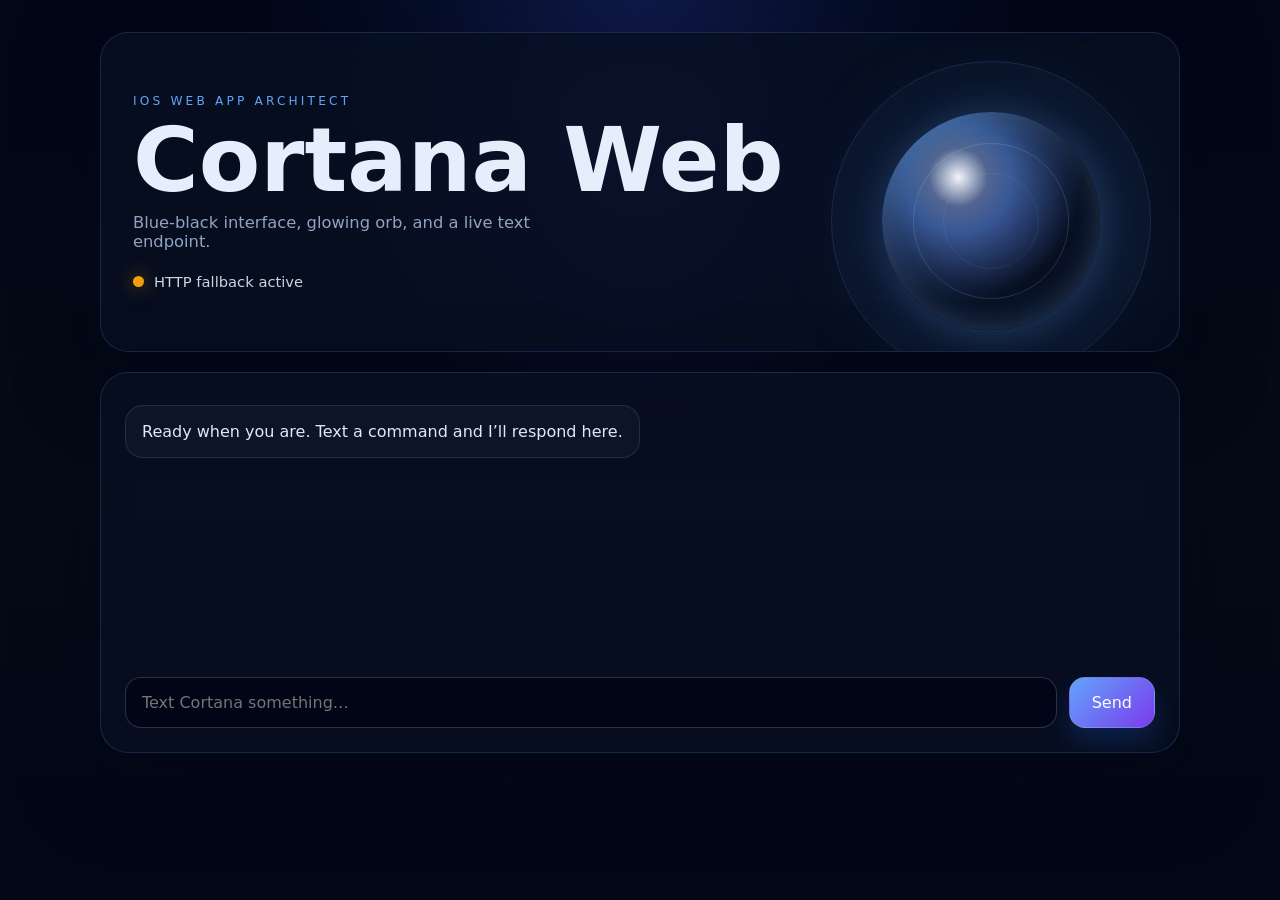
==== index.html @ c1f17eeb "Restore Cortana orb UI and live API routes at repo root" ====
<!doctype html>
<html lang="en">
  <head>
    <meta charset="utf-8" />
    <meta name="viewport" content="width=device-width, initial-scale=1" />
    <meta name="theme-color" content="#020617" />
    <title>Cortana Web</title>
    <meta name="description" content="A blue-and-black Cortana-style web app with a glowing orb and live chat endpoint." />
    <link rel="manifest" href="/manifest.json" />
    <link rel="stylesheet" href="/styles.css" />
  </head>
  <body>
    <main class="shell">
      <section class="hero card">
        <div class="orb-wrap" aria-hidden="true">
          <div class="orb"></div>
          <div class="orb-ring"></div>
        </div>
        <p class="eyebrow">iOS Web App Architect</p>
        <h1>Cortana Web</h1>
        <p class="subtitle">Blue-black interface, glowing orb, and a live text endpoint.</p>
        <div class="status-row">
          <span class="status-dot" id="apiDot"></span>
          <span id="apiStatus">Checking API…</span>
        </div>
      </section>

      <section class="chat card">
        <div id="messages" class="messages" aria-live="polite"></div>
        <form id="composer" class="composer">
          <input id="messageInput" name="message" type="text" placeholder="Text Cortana something…" autocomplete="off" />
          <button id="sendButton" type="submit">Send</button>
        </form>
      </section>
    </main>

    <script src="/app.js" defer></script>
  </body>
</html>
---- styles.css ----
:root {
  color-scheme: dark;
  --bg: #020617;
  --panel: rgba(8, 15, 33, 0.82);
  --panel-border: rgba(96, 165, 250, 0.18);
  --text: #e5eefb;
  --muted: #90a4c1;
  --accent: #60a5fa;
  --accent-2: #7c3aed;
  --glow: rgba(96, 165, 250, 0.55);
  font-family: Inter, system-ui, -apple-system, BlinkMacSystemFont, 'Segoe UI', sans-serif;
}

* { box-sizing: border-box; }
html, body { min-height: 100%; }
body {
  margin: 0;
  min-height: 100vh;
  color: var(--text);
  background:
    radial-gradient(circle at top, rgba(37, 99, 235, 0.18), transparent 35%),
    radial-gradient(circle at 50% 20%, rgba(124, 58, 237, 0.16), transparent 28%),
    linear-gradient(180deg, #020617 0%, #050b16 55%, #020617 100%);
}

.shell {
  width: min(1080px, calc(100% - 32px));
  margin: 0 auto;
  padding: 32px 0 40px;
  display: grid;
  gap: 20px;
}

.card {
  position: relative;
  overflow: hidden;
  border: 1px solid var(--panel-border);
  background: var(--panel);
  backdrop-filter: blur(18px);
  box-shadow: 0 24px 80px rgba(2, 6, 23, 0.5);
}

.hero {
  min-height: 320px;
  padding: 32px;
  border-radius: 28px;
  display: grid;
  align-content: center;
  gap: 10px;
}

.eyebrow {
  margin: 0;
  letter-spacing: 0.26em;
  text-transform: uppercase;
  color: var(--accent);
  font-size: 0.76rem;
}

.hero h1 {
  margin: 0;
  font-size: clamp(3rem, 7vw, 5.6rem);
  line-height: 0.95;
}

.subtitle {
  margin: 0;
  max-width: 44ch;
  color: var(--muted);
  font-size: 1.02rem;
}

.status-row {
  display: inline-flex;
  align-items: center;
  gap: 10px;
  margin-top: 12px;
  color: #cbd5e1;
  font-size: 0.92rem;
}

.status-dot {
  width: 11px;
  height: 11px;
  border-radius: 999px;
  background: #64748b;
  box-shadow: 0 0 0 0 rgba(96, 165, 250, 0.3);
}

.status-dot.live {
  background: #22c55e;
  box-shadow: 0 0 18px rgba(34, 197, 94, 0.8);
}

.status-dot.fallback {
  background: #f59e0b;
  box-shadow: 0 0 18px rgba(245, 158, 11, 0.55);
}

.orb-wrap {
  position: absolute;
  right: 28px;
  top: 28px;
  width: min(36vw, 320px);
  aspect-ratio: 1;
  pointer-events: none;
  filter: drop-shadow(0 0 42px rgba(96, 165, 250, 0.28));
}

.orb {
  position: absolute;
  inset: 16%;
  border-radius: 50%;
  background:
    radial-gradient(circle at 35% 30%, rgba(255,255,255,0.95), rgba(255,255,255,0.18) 14%, rgba(96,165,250,0.22) 26%, rgba(7, 14, 31, 0.98) 60%, rgba(2, 6, 23, 1) 100%),
    linear-gradient(145deg, rgba(96, 165, 250, 0.4), rgba(124, 58, 237, 0.2));
  box-shadow:
    inset 0 0 28px rgba(255,255,255,0.1),
    inset 0 -12px 36px rgba(96,165,250,0.16),
    0 0 42px rgba(96,165,250,0.22);
  animation: float 6s ease-in-out infinite;
}

.orb::before,
.orb::after {
  content: '';
  position: absolute;
  inset: 14%;
  border-radius: 50%;
  border: 1px solid rgba(191, 219, 254, 0.16);
}

.orb::after {
  inset: 28%;
  border-color: rgba(191, 219, 254, 0.08);
}

.orb-ring {
  position: absolute;
  inset: 0;
  border-radius: 50%;
  border: 1px solid rgba(96, 165, 250, 0.18);
  box-shadow: inset 0 0 70px rgba(96,165,250,0.08);
  animation: spin 24s linear infinite;
}

.chat {
  border-radius: 28px;
  padding: 24px;
}

.messages {
  min-height: 280px;
  display: flex;
  flex-direction: column;
  gap: 12px;
  padding: 8px 0 18px;
}

.message {
  max-width: min(720px, 92%);
  padding: 14px 16px;
  border-radius: 18px;
  line-height: 1.45;
  white-space: pre-wrap;
  border: 1px solid rgba(148, 163, 184, 0.18);
}

.message.user {
  align-self: flex-end;
  background: rgba(37, 99, 235, 0.18);
  color: #eff6ff;
}

.message.assistant {
  align-self: flex-start;
  background: rgba(15, 23, 42, 0.82);
  color: #dbeafe;
}

.message.system {
  align-self: center;
  color: var(--muted);
  background: transparent;
  border-style: dashed;
}

.composer {
  display: grid;
  grid-template-columns: 1fr auto;
  gap: 12px;
}

input, button {
  font: inherit;
  border-radius: 16px;
  border: 1px solid rgba(148, 163, 184, 0.28);
}

input {
  padding: 15px 16px;
  color: var(--text);
  background: rgba(2, 6, 23, 0.94);
  outline: none;
}

input:focus {
  border-color: rgba(96, 165, 250, 0.8);
  box-shadow: 0 0 0 4px rgba(96, 165, 250, 0.12);
}

button {
  padding: 15px 22px;
  color: white;
  cursor: pointer;
  background: linear-gradient(135deg, var(--accent), var(--accent-2));
  box-shadow: 0 14px 24px rgba(37, 99, 235, 0.22);
}

button:disabled {
  opacity: 0.7;
  cursor: progress;
}

@keyframes float {
  0%, 100% { transform: translateY(0px) scale(1); }
  50% { transform: translateY(-8px) scale(1.02); }
}

@keyframes spin {
  from { transform: rotate(0deg); }
  to { transform: rotate(360deg); }
}

@media (max-width: 720px) {
  .shell { width: min(100%, calc(100% - 18px)); padding-top: 18px; }
  .hero { min-height: 280px; padding: 22px; }
  .orb-wrap { width: 44vw; right: 6px; top: 72px; opacity: 0.95; }
  .composer { grid-template-columns: 1fr; }
}
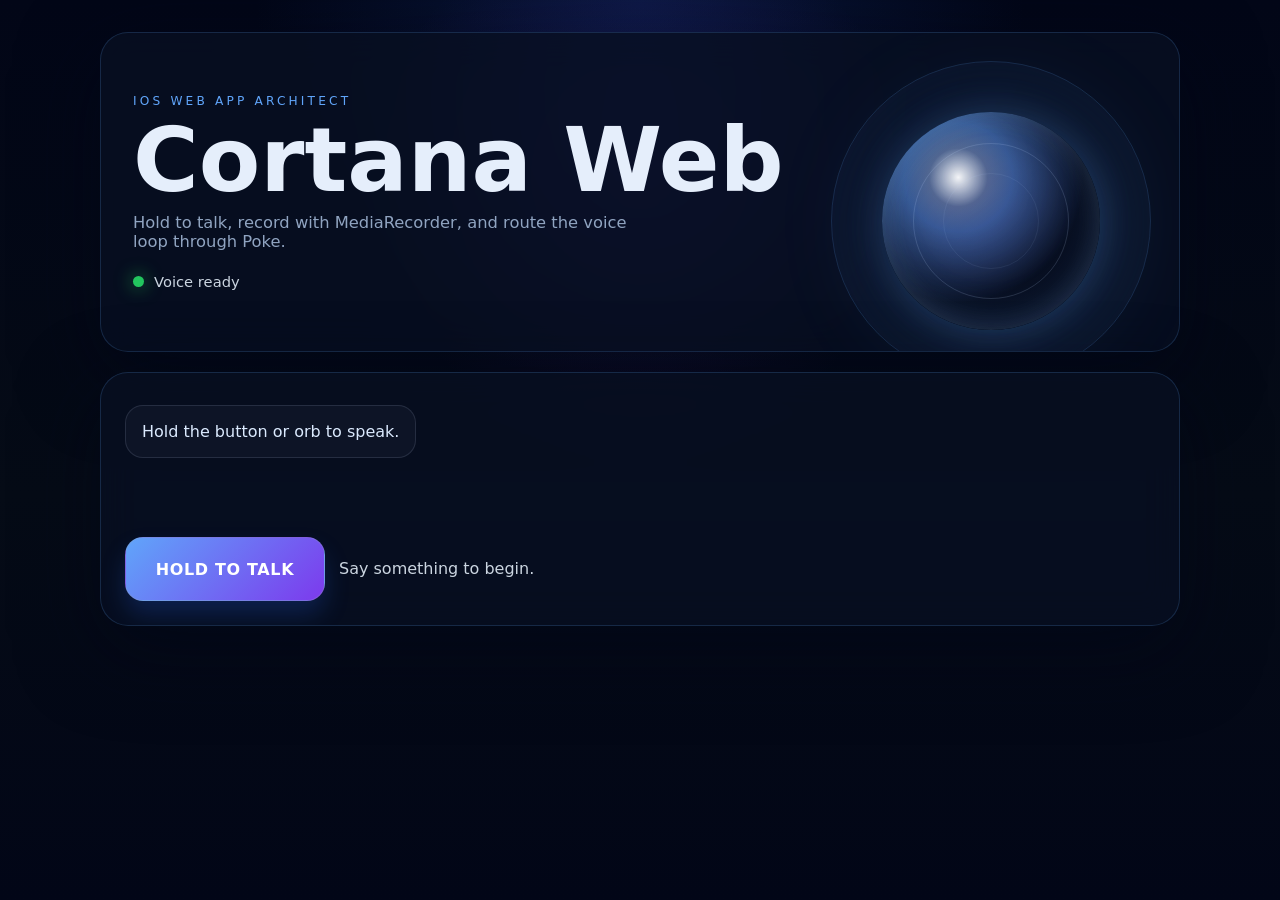
==== commit f3d2ba1d: "Add hold-to-talk voice loop with Poke webhook relay" ====
--- a/index.html
+++ b/index.html
@@ -5,32 +5,32 @@
     <meta name="viewport" content="width=device-width, initial-scale=1" />
     <meta name="theme-color" content="#020617" />
     <title>Cortana Web</title>
-    <meta name="description" content="A blue-and-black Cortana-style web app with a glowing orb and live chat endpoint." />
+    <meta name="description" content="A blue-and-black Cortana-style web app with a glowing orb and voice loop." />
     <link rel="manifest" href="/manifest.json" />
     <link rel="stylesheet" href="/styles.css" />
   </head>
   <body>
     <main class="shell">
       <section class="hero card">
-        <div class="orb-wrap" aria-hidden="true">
-          <div class="orb"></div>
-          <div class="orb-ring"></div>
-        </div>
+        <button id="orbButton" class="orb-wrap orb-button" type="button" aria-label="Hold to talk">
+          <span class="orb"></span>
+          <span class="orb-ring"></span>
+        </button>
         <p class="eyebrow">iOS Web App Architect</p>
         <h1>Cortana Web</h1>
-        <p class="subtitle">Blue-black interface, glowing orb, and a live text endpoint.</p>
+        <p class="subtitle">Hold to talk, record with MediaRecorder, and route the voice loop through Poke.</p>
         <div class="status-row">
           <span class="status-dot" id="apiDot"></span>
-          <span id="apiStatus">Checking API…</span>
+          <span id="apiStatus">Voice ready</span>
         </div>
       </section>
 
       <section class="chat card">
         <div id="messages" class="messages" aria-live="polite"></div>
-        <form id="composer" class="composer">
-          <input id="messageInput" name="message" type="text" placeholder="Text Cortana something…" autocomplete="off" />
-          <button id="sendButton" type="submit">Send</button>
-        </form>
+        <div class="voice-row">
+          <button id="talkButton" class="talk-button" type="button">Hold to Talk</button>
+          <span id="transcript" class="transcript">Say something to begin.</span>
+        </div>
       </section>
     </main>
 
--- a/styles.css
+++ b/styles.css
@@ -7,10 +7,8 @@
   --muted: #90a4c1;
   --accent: #60a5fa;
   --accent-2: #7c3aed;
-  --glow: rgba(96, 165, 250, 0.55);
   font-family: Inter, system-ui, -apple-system, BlinkMacSystemFont, 'Segoe UI', sans-serif;
 }
-
 * { box-sizing: border-box; }
 html, body { min-height: 100%; }
 body {
@@ -22,7 +20,6 @@
     radial-gradient(circle at 50% 20%, rgba(124, 58, 237, 0.16), transparent 28%),
     linear-gradient(180deg, #020617 0%, #050b16 55%, #020617 100%);
 }
-
 .shell {
   width: min(1080px, calc(100% - 32px));
   margin: 0 auto;
@@ -30,7 +27,6 @@
   display: grid;
   gap: 20px;
 }
-
 .card {
   position: relative;
   overflow: hidden;
@@ -38,17 +34,15 @@
   background: var(--panel);
   backdrop-filter: blur(18px);
   box-shadow: 0 24px 80px rgba(2, 6, 23, 0.5);
-}
-
+  border-radius: 28px;
+}
 .hero {
   min-height: 320px;
   padding: 32px;
-  border-radius: 28px;
   display: grid;
   align-content: center;
   gap: 10px;
 }
-
 .eyebrow {
   margin: 0;
   letter-spacing: 0.26em;
@@ -56,20 +50,17 @@
   color: var(--accent);
   font-size: 0.76rem;
 }
-
 .hero h1 {
   margin: 0;
   font-size: clamp(3rem, 7vw, 5.6rem);
   line-height: 0.95;
 }
-
 .subtitle {
   margin: 0;
-  max-width: 44ch;
+  max-width: 50ch;
   color: var(--muted);
   font-size: 1.02rem;
 }
-
 .status-row {
   display: inline-flex;
   align-items: center;
@@ -78,35 +69,28 @@
   color: #cbd5e1;
   font-size: 0.92rem;
 }
-
 .status-dot {
   width: 11px;
   height: 11px;
   border-radius: 999px;
-  background: #64748b;
-  box-shadow: 0 0 0 0 rgba(96, 165, 250, 0.3);
-}
-
-.status-dot.live {
   background: #22c55e;
   box-shadow: 0 0 18px rgba(34, 197, 94, 0.8);
 }
-
-.status-dot.fallback {
-  background: #f59e0b;
-  box-shadow: 0 0 18px rgba(245, 158, 11, 0.55);
-}
-
-.orb-wrap {
+.orb-button {
   position: absolute;
   right: 28px;
   top: 28px;
   width: min(36vw, 320px);
   aspect-ratio: 1;
-  pointer-events: none;
+  border: 0;
+  padding: 0;
+  background: transparent;
+  cursor: pointer;
+  appearance: none;
+  -webkit-appearance: none;
+  touch-action: none;
   filter: drop-shadow(0 0 42px rgba(96, 165, 250, 0.28));
 }
-
 .orb {
   position: absolute;
   inset: 16%;
@@ -120,7 +104,6 @@
     0 0 42px rgba(96,165,250,0.22);
   animation: float 6s ease-in-out infinite;
 }
-
 .orb::before,
 .orb::after {
   content: '';
@@ -129,12 +112,10 @@
   border-radius: 50%;
   border: 1px solid rgba(191, 219, 254, 0.16);
 }
-
 .orb::after {
   inset: 28%;
   border-color: rgba(191, 219, 254, 0.08);
 }
-
 .orb-ring {
   position: absolute;
   inset: 0;
@@ -143,98 +124,90 @@
   box-shadow: inset 0 0 70px rgba(96,165,250,0.08);
   animation: spin 24s linear infinite;
 }
-
+.hero.recording .orb {
+  box-shadow:
+    inset 0 0 28px rgba(255,255,255,0.14),
+    inset 0 -12px 36px rgba(96,165,250,0.22),
+    0 0 56px rgba(96,165,250,0.38);
+}
+.hero.recording .orb-ring {
+  border-color: rgba(96, 165, 250, 0.45);
+}
 .chat {
-  border-radius: 28px;
   padding: 24px;
 }
-
 .messages {
-  min-height: 280px;
+  min-height: 140px;
   display: flex;
   flex-direction: column;
   gap: 12px;
   padding: 8px 0 18px;
 }
-
 .message {
-  max-width: min(720px, 92%);
+  max-width: min(760px, 92%);
   padding: 14px 16px;
   border-radius: 18px;
   line-height: 1.45;
   white-space: pre-wrap;
   border: 1px solid rgba(148, 163, 184, 0.18);
 }
-
 .message.user {
   align-self: flex-end;
   background: rgba(37, 99, 235, 0.18);
   color: #eff6ff;
 }
-
 .message.assistant {
   align-self: flex-start;
   background: rgba(15, 23, 42, 0.82);
   color: #dbeafe;
 }
-
 .message.system {
   align-self: center;
   color: var(--muted);
   background: transparent;
   border-style: dashed;
 }
-
-.composer {
+.voice-row {
   display: grid;
-  grid-template-columns: 1fr auto;
-  gap: 12px;
-}
-
-input, button {
+  grid-template-columns: auto 1fr;
+  gap: 14px;
+  align-items: center;
+}
+.talk-button {
+  min-width: 200px;
+  min-height: 64px;
+  padding: 16px 24px;
+  color: white;
   font: inherit;
-  border-radius: 16px;
+  font-weight: 700;
+  letter-spacing: 0.04em;
+  text-transform: uppercase;
+  border-radius: 18px;
   border: 1px solid rgba(148, 163, 184, 0.28);
-}
-
-input {
-  padding: 15px 16px;
-  color: var(--text);
-  background: rgba(2, 6, 23, 0.94);
-  outline: none;
-}
-
-input:focus {
-  border-color: rgba(96, 165, 250, 0.8);
-  box-shadow: 0 0 0 4px rgba(96, 165, 250, 0.12);
-}
-
-button {
-  padding: 15px 22px;
-  color: white;
   cursor: pointer;
   background: linear-gradient(135deg, var(--accent), var(--accent-2));
   box-shadow: 0 14px 24px rgba(37, 99, 235, 0.22);
-}
-
-button:disabled {
-  opacity: 0.7;
-  cursor: progress;
-}
-
+  touch-action: none;
+}
+.talk-button.recording {
+  box-shadow: 0 0 0 4px rgba(96, 165, 250, 0.14), 0 14px 28px rgba(124, 58, 237, 0.3);
+}
+.transcript {
+  color: #cbd5e1;
+  line-height: 1.5;
+}
 @keyframes float {
   0%, 100% { transform: translateY(0px) scale(1); }
   50% { transform: translateY(-8px) scale(1.02); }
 }
-
 @keyframes spin {
   from { transform: rotate(0deg); }
   to { transform: rotate(360deg); }
 }
-
 @media (max-width: 720px) {
   .shell { width: min(100%, calc(100% - 18px)); padding-top: 18px; }
   .hero { min-height: 280px; padding: 22px; }
-  .orb-wrap { width: 44vw; right: 6px; top: 72px; opacity: 0.95; }
-  .composer { grid-template-columns: 1fr; }
-}
+  .orb-button { width: 44vw; right: 6px; top: 72px; opacity: 0.95; }
+  .voice-row { grid-template-columns: 1fr; }
+  .talk-button { width: 100%; }
+}
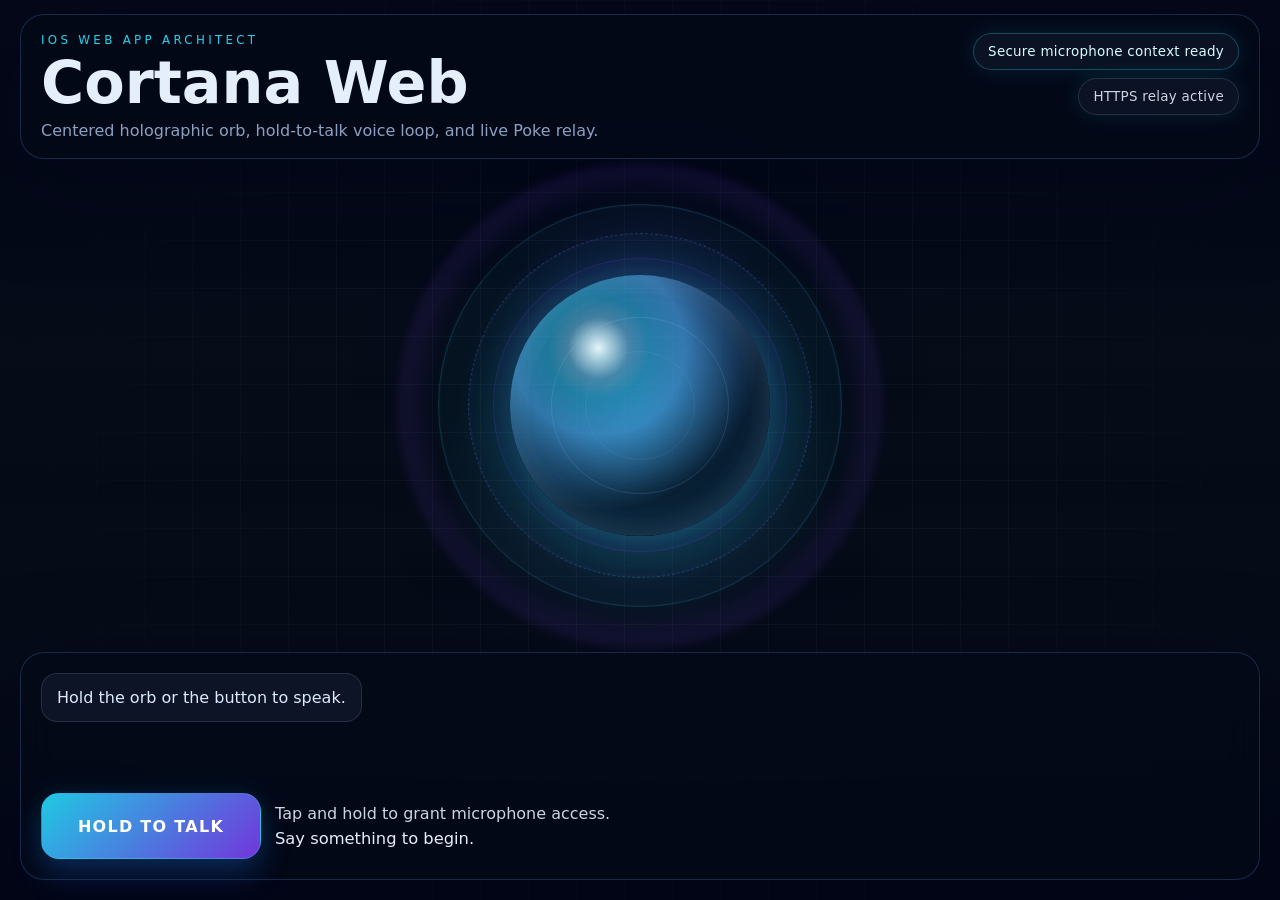
==== commit 9c3855d2: "Center orb and improve voice relay reliability" ====
--- a/index.html
+++ b/index.html
@@ -4,32 +4,45 @@
     <meta charset="utf-8" />
     <meta name="viewport" content="width=device-width, initial-scale=1" />
     <meta name="theme-color" content="#020617" />
+    <meta http-equiv="Permissions-Policy" content="microphone=(self)" />
     <title>Cortana Web</title>
-    <meta name="description" content="A blue-and-black Cortana-style web app with a glowing orb and voice loop." />
+    <meta name="description" content="A futuristic Cortana-style web app with a centered holographic orb and voice loop." />
     <link rel="manifest" href="/manifest.json" />
     <link rel="stylesheet" href="/styles.css" />
   </head>
   <body>
-    <main class="shell">
-      <section class="hero card">
-        <button id="orbButton" class="orb-wrap orb-button" type="button" aria-label="Hold to talk">
-          <span class="orb"></span>
-          <span class="orb-ring"></span>
-        </button>
-        <p class="eyebrow">iOS Web App Architect</p>
-        <h1>Cortana Web</h1>
-        <p class="subtitle">Hold to talk, record with MediaRecorder, and route the voice loop through Poke.</p>
-        <div class="status-row">
-          <span class="status-dot" id="apiDot"></span>
-          <span id="apiStatus">Voice ready</span>
+    <main class="app-shell">
+      <div class="scanlines" aria-hidden="true"></div>
+      <section class="topbar card">
+        <div>
+          <p class="eyebrow">iOS Web App Architect</p>
+          <h1>Cortana Web</h1>
+          <p class="subtitle">Centered holographic orb, hold-to-talk voice loop, and live Poke relay.</p>
+        </div>
+        <div class="status-stack">
+          <span class="status-pill" id="secureStatus">Secure context required</span>
+          <span class="status-pill status-pill-muted" id="transportStatus">Connecting…</span>
         </div>
       </section>
 
-      <section class="chat card">
+      <section class="orb-stage" aria-label="voice orb">
+        <button id="orbButton" class="orb-button" type="button" aria-label="Hold to talk">
+          <span class="orb-core"></span>
+          <span class="orb-ring orb-ring-a"></span>
+          <span class="orb-ring orb-ring-b"></span>
+          <span class="orb-ring orb-ring-c"></span>
+          <span class="orb-halo"></span>
+        </button>
+      </section>
+
+      <section class="bottom-dock card">
         <div id="messages" class="messages" aria-live="polite"></div>
-        <div class="voice-row">
+        <div class="control-row">
           <button id="talkButton" class="talk-button" type="button">Hold to Talk</button>
-          <span id="transcript" class="transcript">Say something to begin.</span>
+          <div class="voice-copy">
+            <span id="micStatus" class="mic-status">Waiting for microphone permission.</span>
+            <span id="transcript" class="transcript">Say something to begin.</span>
+          </div>
         </div>
       </section>
     </main>
--- a/styles.css
+++ b/styles.css
@@ -1,12 +1,13 @@
 :root {
   color-scheme: dark;
   --bg: #020617;
-  --panel: rgba(8, 15, 33, 0.82);
-  --panel-border: rgba(96, 165, 250, 0.18);
+  --panel: rgba(4, 10, 24, 0.78);
+  --panel-border: rgba(96, 165, 250, 0.22);
   --text: #e5eefb;
-  --muted: #90a4c1;
-  --accent: #60a5fa;
+  --muted: #8ca0c1;
+  --accent: #22d3ee;
   --accent-2: #7c3aed;
+  --accent-3: #60a5fa;
   font-family: Inter, system-ui, -apple-system, BlinkMacSystemFont, 'Segoe UI', sans-serif;
 }
 * { box-sizing: border-box; }
@@ -16,198 +17,275 @@
   min-height: 100vh;
   color: var(--text);
   background:
-    radial-gradient(circle at top, rgba(37, 99, 235, 0.18), transparent 35%),
-    radial-gradient(circle at 50% 20%, rgba(124, 58, 237, 0.16), transparent 28%),
-    linear-gradient(180deg, #020617 0%, #050b16 55%, #020617 100%);
-}
-.shell {
-  width: min(1080px, calc(100% - 32px));
+    radial-gradient(circle at center, rgba(34, 211, 238, 0.12), transparent 12%),
+    radial-gradient(circle at 50% 52%, rgba(96, 165, 250, 0.16), transparent 25%),
+    radial-gradient(circle at 50% 38%, rgba(124, 58, 237, 0.18), transparent 18%),
+    linear-gradient(180deg, #020617 0%, #050b16 54%, #020617 100%);
+  overflow-x: hidden;
+}
+body::before {
+  content: '';
+  position: fixed;
+  inset: 0;
+  background-image:
+    linear-gradient(rgba(148, 163, 184, 0.055) 1px, transparent 1px),
+    linear-gradient(90deg, rgba(148, 163, 184, 0.055) 1px, transparent 1px);
+  background-size: 48px 48px;
+  mask-image: radial-gradient(circle at center, black 42%, transparent 82%);
+  pointer-events: none;
+}
+.app-shell {
+  min-height: 100vh;
+  width: min(1240px, calc(100% - 24px));
   margin: 0 auto;
-  padding: 32px 0 40px;
-  display: grid;
-  gap: 20px;
+  display: grid;
+  grid-template-rows: auto 1fr auto;
+  gap: 18px;
+  padding: 14px 0 20px;
+  position: relative;
+}
+.scanlines {
+  position: fixed;
+  inset: 0;
+  pointer-events: none;
+  background: linear-gradient(to bottom, rgba(255,255,255,0.02), rgba(255,255,255,0) 18%, rgba(255,255,255,0.02) 36%, rgba(255,255,255,0) 54%, rgba(255,255,255,0.02) 72%, rgba(255,255,255,0) 90%);
+  mix-blend-mode: screen;
+  opacity: 0.28;
 }
 .card {
-  position: relative;
-  overflow: hidden;
   border: 1px solid var(--panel-border);
   background: var(--panel);
   backdrop-filter: blur(18px);
-  box-shadow: 0 24px 80px rgba(2, 6, 23, 0.5);
-  border-radius: 28px;
-}
-.hero {
-  min-height: 320px;
-  padding: 32px;
-  display: grid;
-  align-content: center;
-  gap: 10px;
+  box-shadow: 0 24px 90px rgba(2, 6, 23, 0.5);
+}
+.topbar {
+  border-radius: 24px;
+  padding: 18px 20px;
+  display: flex;
+  justify-content: space-between;
+  align-items: flex-start;
+  gap: 16px;
 }
 .eyebrow {
+  margin: 0 0 8px;
+  text-transform: uppercase;
+  letter-spacing: 0.28em;
+  color: var(--accent);
+  font-size: 0.74rem;
+}
+h1 {
   margin: 0;
-  letter-spacing: 0.26em;
-  text-transform: uppercase;
-  color: var(--accent);
-  font-size: 0.76rem;
-}
-.hero h1 {
-  margin: 0;
-  font-size: clamp(3rem, 7vw, 5.6rem);
+  font-size: clamp(2rem, 4.6vw, 4rem);
   line-height: 0.95;
 }
 .subtitle {
-  margin: 0;
-  max-width: 50ch;
+  margin: 10px 0 0;
   color: var(--muted);
-  font-size: 1.02rem;
-}
-.status-row {
-  display: inline-flex;
-  align-items: center;
-  gap: 10px;
-  margin-top: 12px;
+  max-width: 58ch;
+}
+.status-stack {
+  display: flex;
+  flex-direction: column;
+  align-items: flex-end;
+  gap: 8px;
+}
+.status-pill {
+  border: 1px solid rgba(34, 211, 238, 0.3);
+  color: #d7fbff;
+  background: rgba(15, 23, 42, 0.7);
+  border-radius: 999px;
+  padding: 10px 14px;
+  font-size: 0.84rem;
+  letter-spacing: 0.02em;
+  box-shadow: 0 0 22px rgba(34, 211, 238, 0.12);
+}
+.status-pill-muted {
   color: #cbd5e1;
-  font-size: 0.92rem;
-}
-.status-dot {
-  width: 11px;
-  height: 11px;
-  border-radius: 999px;
-  background: #22c55e;
-  box-shadow: 0 0 18px rgba(34, 197, 94, 0.8);
+  border-color: rgba(148, 163, 184, 0.2);
+}
+.orb-stage {
+  position: relative;
+  min-height: clamp(320px, 46vh, 560px);
+  display: grid;
+  place-items: center;
 }
 .orb-button {
-  position: absolute;
-  right: 28px;
-  top: 28px;
-  width: min(36vw, 320px);
+  position: relative;
+  width: min(54vw, 420px);
   aspect-ratio: 1;
   border: 0;
   padding: 0;
   background: transparent;
   cursor: pointer;
+  touch-action: none;
   appearance: none;
   -webkit-appearance: none;
-  touch-action: none;
-  filter: drop-shadow(0 0 42px rgba(96, 165, 250, 0.28));
-}
-.orb {
+  filter: drop-shadow(0 0 50px rgba(34, 211, 238, 0.24));
+}
+.orb-core,
+.orb-ring,
+.orb-halo {
+  position: absolute;
+  inset: 0;
+  border-radius: 50%;
+}
+.orb-core {
+  inset: 19%;
+  background:
+    radial-gradient(circle at 34% 28%, rgba(255,255,255,0.98), rgba(255,255,255,0.18) 12%, rgba(34,211,238,0.2) 20%, rgba(96,165,250,0.32) 34%, rgba(7, 14, 31, 0.98) 64%, rgba(2, 6, 23, 1) 100%),
+    linear-gradient(140deg, rgba(34, 211, 238, 0.4), rgba(124, 58, 237, 0.22));
+  box-shadow:
+    inset 0 0 34px rgba(255,255,255,0.12),
+    inset 0 -18px 42px rgba(34, 211, 238, 0.14),
+    0 0 54px rgba(34, 211, 238, 0.2),
+    0 0 120px rgba(96, 165, 250, 0.08);
+  animation: pulse 5.6s ease-in-out infinite;
+}
+.orb-core::before,
+.orb-core::after {
+  content: '';
   position: absolute;
   inset: 16%;
   border-radius: 50%;
-  background:
-    radial-gradient(circle at 35% 30%, rgba(255,255,255,0.95), rgba(255,255,255,0.18) 14%, rgba(96,165,250,0.22) 26%, rgba(7, 14, 31, 0.98) 60%, rgba(2, 6, 23, 1) 100%),
-    linear-gradient(145deg, rgba(96, 165, 250, 0.4), rgba(124, 58, 237, 0.2));
+  border: 1px solid rgba(191, 219, 254, 0.14);
+}
+.orb-core::after {
+  inset: 29%;
+  border-color: rgba(191, 219, 254, 0.07);
+}
+.orb-ring {
+  border: 1px solid rgba(34, 211, 238, 0.18);
   box-shadow:
-    inset 0 0 28px rgba(255,255,255,0.1),
-    inset 0 -12px 36px rgba(96,165,250,0.16),
-    0 0 42px rgba(96,165,250,0.22);
-  animation: float 6s ease-in-out infinite;
-}
-.orb::before,
-.orb::after {
-  content: '';
-  position: absolute;
-  inset: 14%;
-  border-radius: 50%;
-  border: 1px solid rgba(191, 219, 254, 0.16);
-}
-.orb::after {
-  inset: 28%;
-  border-color: rgba(191, 219, 254, 0.08);
-}
-.orb-ring {
-  position: absolute;
-  inset: 0;
-  border-radius: 50%;
-  border: 1px solid rgba(96, 165, 250, 0.18);
-  box-shadow: inset 0 0 70px rgba(96,165,250,0.08);
-  animation: spin 24s linear infinite;
-}
-.hero.recording .orb {
-  box-shadow:
-    inset 0 0 28px rgba(255,255,255,0.14),
-    inset 0 -12px 36px rgba(96,165,250,0.22),
-    0 0 56px rgba(96,165,250,0.38);
-}
-.hero.recording .orb-ring {
-  border-color: rgba(96, 165, 250, 0.45);
-}
-.chat {
-  padding: 24px;
+    inset 0 0 80px rgba(34, 211, 238, 0.06),
+    inset 0 0 0 1px rgba(124, 58, 237, 0.08);
+}
+.orb-ring-a {
+  inset: 2%;
+  animation: spin 30s linear infinite;
+}
+.orb-ring-b {
+  inset: 9%;
+  animation: spinReverse 22s linear infinite;
+  border-style: dashed;
+  border-color: rgba(96, 165, 250, 0.26);
+}
+.orb-ring-c {
+  inset: 15%;
+  animation: spin 16s linear infinite;
+  border-color: rgba(124, 58, 237, 0.22);
+  box-shadow: inset 0 0 70px rgba(124, 58, 237, 0.08);
+}
+.orb-halo {
+  inset: -8%;
+  background: radial-gradient(circle, rgba(34,211,238,0.22), transparent 44%, transparent 60%, rgba(124,58,237,0.12) 68%, transparent 76%);
+  filter: blur(4px);
+  opacity: 0.9;
+}
+.bottom-dock {
+  border-radius: 24px;
+  padding: 20px;
 }
 .messages {
-  min-height: 140px;
+  min-height: 120px;
   display: flex;
   flex-direction: column;
-  gap: 12px;
-  padding: 8px 0 18px;
+  gap: 10px;
+  padding-bottom: 16px;
 }
 .message {
-  max-width: min(760px, 92%);
-  padding: 14px 16px;
-  border-radius: 18px;
+  max-width: min(820px, 92%);
+  padding: 12px 15px;
+  border-radius: 16px;
   line-height: 1.45;
   white-space: pre-wrap;
   border: 1px solid rgba(148, 163, 184, 0.18);
 }
 .message.user {
   align-self: flex-end;
-  background: rgba(37, 99, 235, 0.18);
-  color: #eff6ff;
+  background: rgba(34, 211, 238, 0.12);
+  color: #effcff;
 }
 .message.assistant {
   align-self: flex-start;
-  background: rgba(15, 23, 42, 0.82);
+  background: rgba(15, 23, 42, 0.84);
   color: #dbeafe;
 }
 .message.system {
   align-self: center;
   color: var(--muted);
+  border-style: dashed;
   background: transparent;
-  border-style: dashed;
-}
-.voice-row {
+}
+.control-row {
   display: grid;
   grid-template-columns: auto 1fr;
   gap: 14px;
   align-items: center;
 }
 .talk-button {
-  min-width: 200px;
-  min-height: 64px;
+  min-width: 220px;
+  min-height: 66px;
   padding: 16px 24px;
   color: white;
   font: inherit;
   font-weight: 700;
-  letter-spacing: 0.04em;
+  letter-spacing: 0.08em;
   text-transform: uppercase;
   border-radius: 18px;
-  border: 1px solid rgba(148, 163, 184, 0.28);
+  border: 1px solid rgba(34, 211, 238, 0.28);
   cursor: pointer;
-  background: linear-gradient(135deg, var(--accent), var(--accent-2));
-  box-shadow: 0 14px 24px rgba(37, 99, 235, 0.22);
+  background: linear-gradient(135deg, rgba(34, 211, 238, 0.95), rgba(124, 58, 237, 0.92));
+  box-shadow: 0 18px 30px rgba(37, 99, 235, 0.22), 0 0 26px rgba(34, 211, 238, 0.12);
   touch-action: none;
 }
 .talk-button.recording {
-  box-shadow: 0 0 0 4px rgba(96, 165, 250, 0.14), 0 14px 28px rgba(124, 58, 237, 0.3);
+  box-shadow: 0 0 0 4px rgba(34, 211, 238, 0.16), 0 0 34px rgba(124, 58, 237, 0.28), 0 18px 34px rgba(37, 99, 235, 0.28);
+}
+.voice-copy {
+  display: grid;
+  gap: 6px;
+}
+.mic-status {
+  color: #cbd5e1;
 }
 .transcript {
-  color: #cbd5e1;
-  line-height: 1.5;
-}
-@keyframes float {
-  0%, 100% { transform: translateY(0px) scale(1); }
-  50% { transform: translateY(-8px) scale(1.02); }
+  color: var(--text);
+  font-size: 1.02rem;
+}
+.hero-recording .orb-core {
+  box-shadow:
+    inset 0 0 34px rgba(255,255,255,0.12),
+    inset 0 -18px 42px rgba(34, 211, 238, 0.18),
+    0 0 72px rgba(34, 211, 238, 0.34),
+    0 0 140px rgba(124, 58, 237, 0.1);
+}
+.hero-recording .orb-ring-a,
+.hero-recording .orb-ring-c {
+  border-color: rgba(34, 211, 238, 0.5);
+}
+.hero-recording .orb-ring-b {
+  border-color: rgba(124, 58, 237, 0.38);
+}
+.hero-recording .orb-halo {
+  opacity: 1;
+}
+@keyframes pulse {
+  0%, 100% { transform: scale(1); }
+  50% { transform: scale(1.028); }
 }
 @keyframes spin {
   from { transform: rotate(0deg); }
   to { transform: rotate(360deg); }
 }
-@media (max-width: 720px) {
-  .shell { width: min(100%, calc(100% - 18px)); padding-top: 18px; }
-  .hero { min-height: 280px; padding: 22px; }
-  .orb-button { width: 44vw; right: 6px; top: 72px; opacity: 0.95; }
-  .voice-row { grid-template-columns: 1fr; }
+@keyframes spinReverse {
+  from { transform: rotate(360deg); }
+  to { transform: rotate(0deg); }
+}
+@media (max-width: 820px) {
+  .app-shell { width: min(100% - 16px, 1240px); }
+  .topbar { flex-direction: column; }
+  .status-stack { align-items: flex-start; }
+  .control-row { grid-template-columns: 1fr; }
   .talk-button { width: 100%; }
-}
+  .orb-button { width: min(72vw, 360px); }
+}
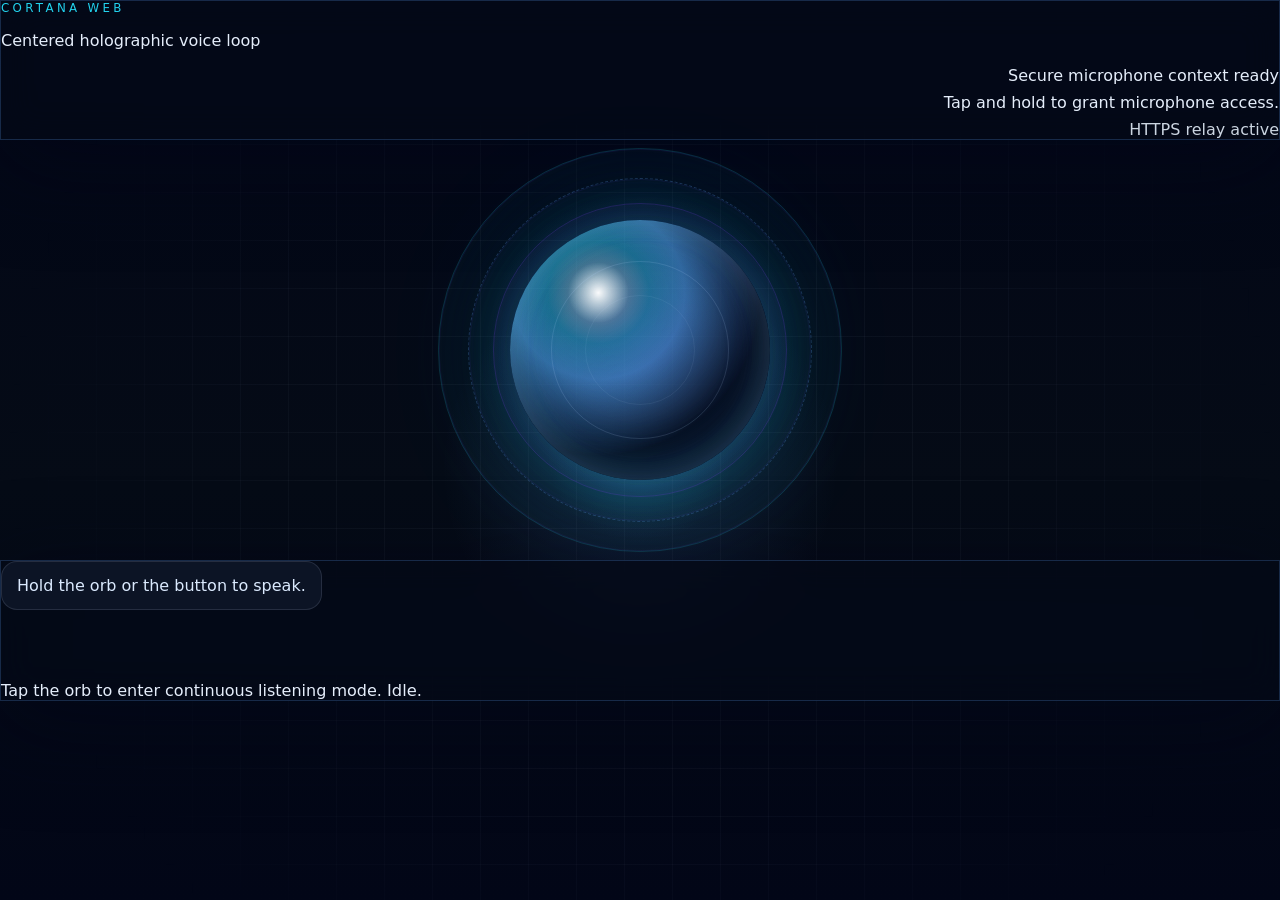
==== commit 051cdf8a: "Center orb and add continuous toggle voice loop" ====
--- a/index.html
+++ b/index.html
@@ -2,47 +2,44 @@
 <html lang="en">
   <head>
     <meta charset="utf-8" />
-    <meta name="viewport" content="width=device-width, initial-scale=1" />
+    <meta name="viewport" content="width=device-width, initial-scale=1, viewport-fit=cover" />
     <meta name="theme-color" content="#020617" />
     <meta http-equiv="Permissions-Policy" content="microphone=(self)" />
     <title>Cortana Web</title>
-    <meta name="description" content="A futuristic Cortana-style web app with a centered holographic orb and voice loop." />
+    <meta name="description" content="A futuristic Cortana-style web app with a centered holographic orb and continuous voice loop." />
     <link rel="manifest" href="/manifest.json" />
     <link rel="stylesheet" href="/styles.css" />
   </head>
   <body>
-    <main class="app-shell">
-      <div class="scanlines" aria-hidden="true"></div>
-      <section class="topbar card">
+    <main class="shell">
+      <section class="hud hud-top card">
         <div>
-          <p class="eyebrow">iOS Web App Architect</p>
-          <h1>Cortana Web</h1>
-          <p class="subtitle">Centered holographic orb, hold-to-talk voice loop, and live Poke relay.</p>
+          <p class="eyebrow">Cortana Web</p>
+          <p class="headline">Centered holographic voice loop</p>
         </div>
         <div class="status-stack">
-          <span class="status-pill" id="secureStatus">Secure context required</span>
-          <span class="status-pill status-pill-muted" id="transportStatus">Connecting…</span>
+          <span id="secureStatus" class="pill">Secure context required</span>
+          <span id="micStatus" class="pill pill-muted">Waiting for microphone permission.</span>
+          <span id="transportStatus" class="pill pill-muted">Voice relay idle</span>
         </div>
       </section>
 
       <section class="orb-stage" aria-label="voice orb">
-        <button id="orbButton" class="orb-button" type="button" aria-label="Hold to talk">
+        <button id="orbButton" class="orb-button" type="button" aria-label="Toggle continuous listening">
+          <span class="orb-shell"></span>
           <span class="orb-core"></span>
           <span class="orb-ring orb-ring-a"></span>
           <span class="orb-ring orb-ring-b"></span>
           <span class="orb-ring orb-ring-c"></span>
-          <span class="orb-halo"></span>
+          <span class="orb-glow"></span>
         </button>
       </section>
 
-      <section class="bottom-dock card">
+      <section class="hud hud-bottom card">
         <div id="messages" class="messages" aria-live="polite"></div>
-        <div class="control-row">
-          <button id="talkButton" class="talk-button" type="button">Hold to Talk</button>
-          <div class="voice-copy">
-            <span id="micStatus" class="mic-status">Waiting for microphone permission.</span>
-            <span id="transcript" class="transcript">Say something to begin.</span>
-          </div>
+        <div class="footer-row">
+          <span id="loopState" class="loop-state">Tap the orb to enter continuous listening mode.</span>
+          <span id="transcript" class="transcript">Idle.</span>
         </div>
       </section>
     </main>
